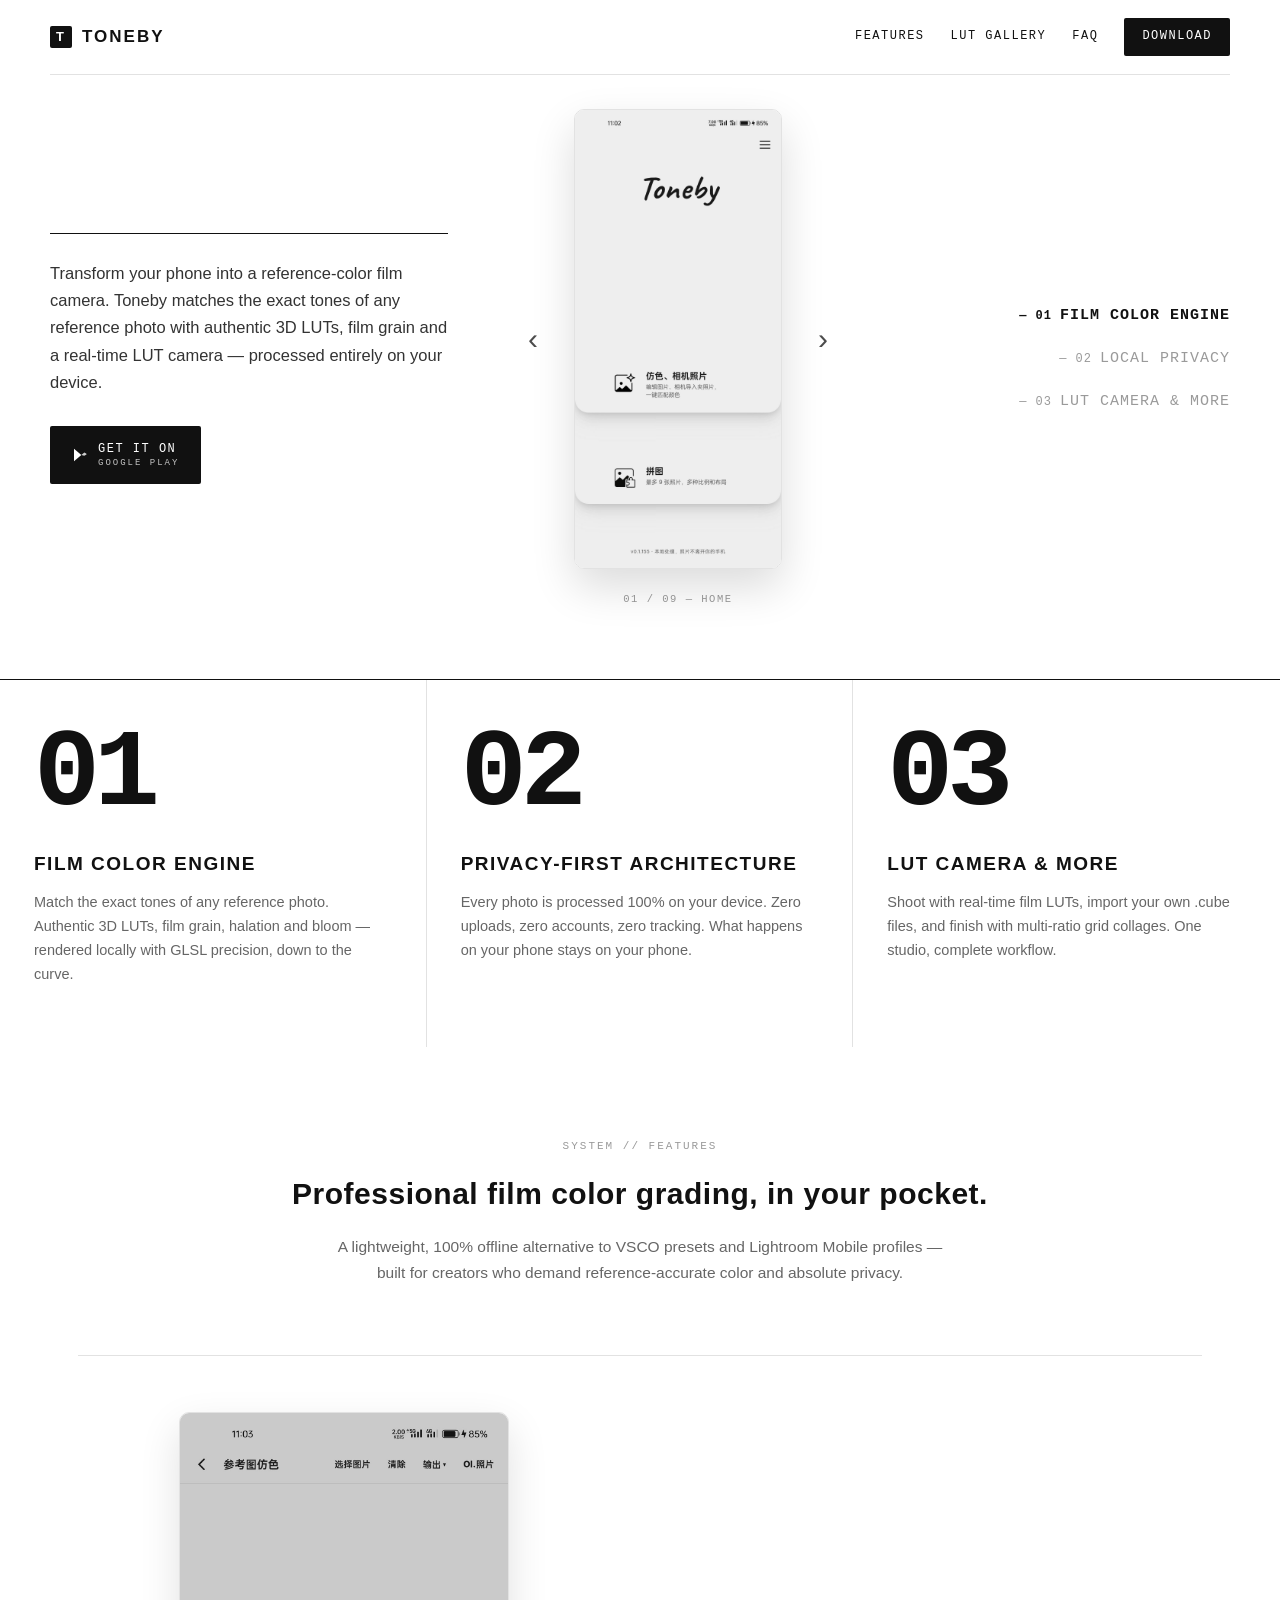
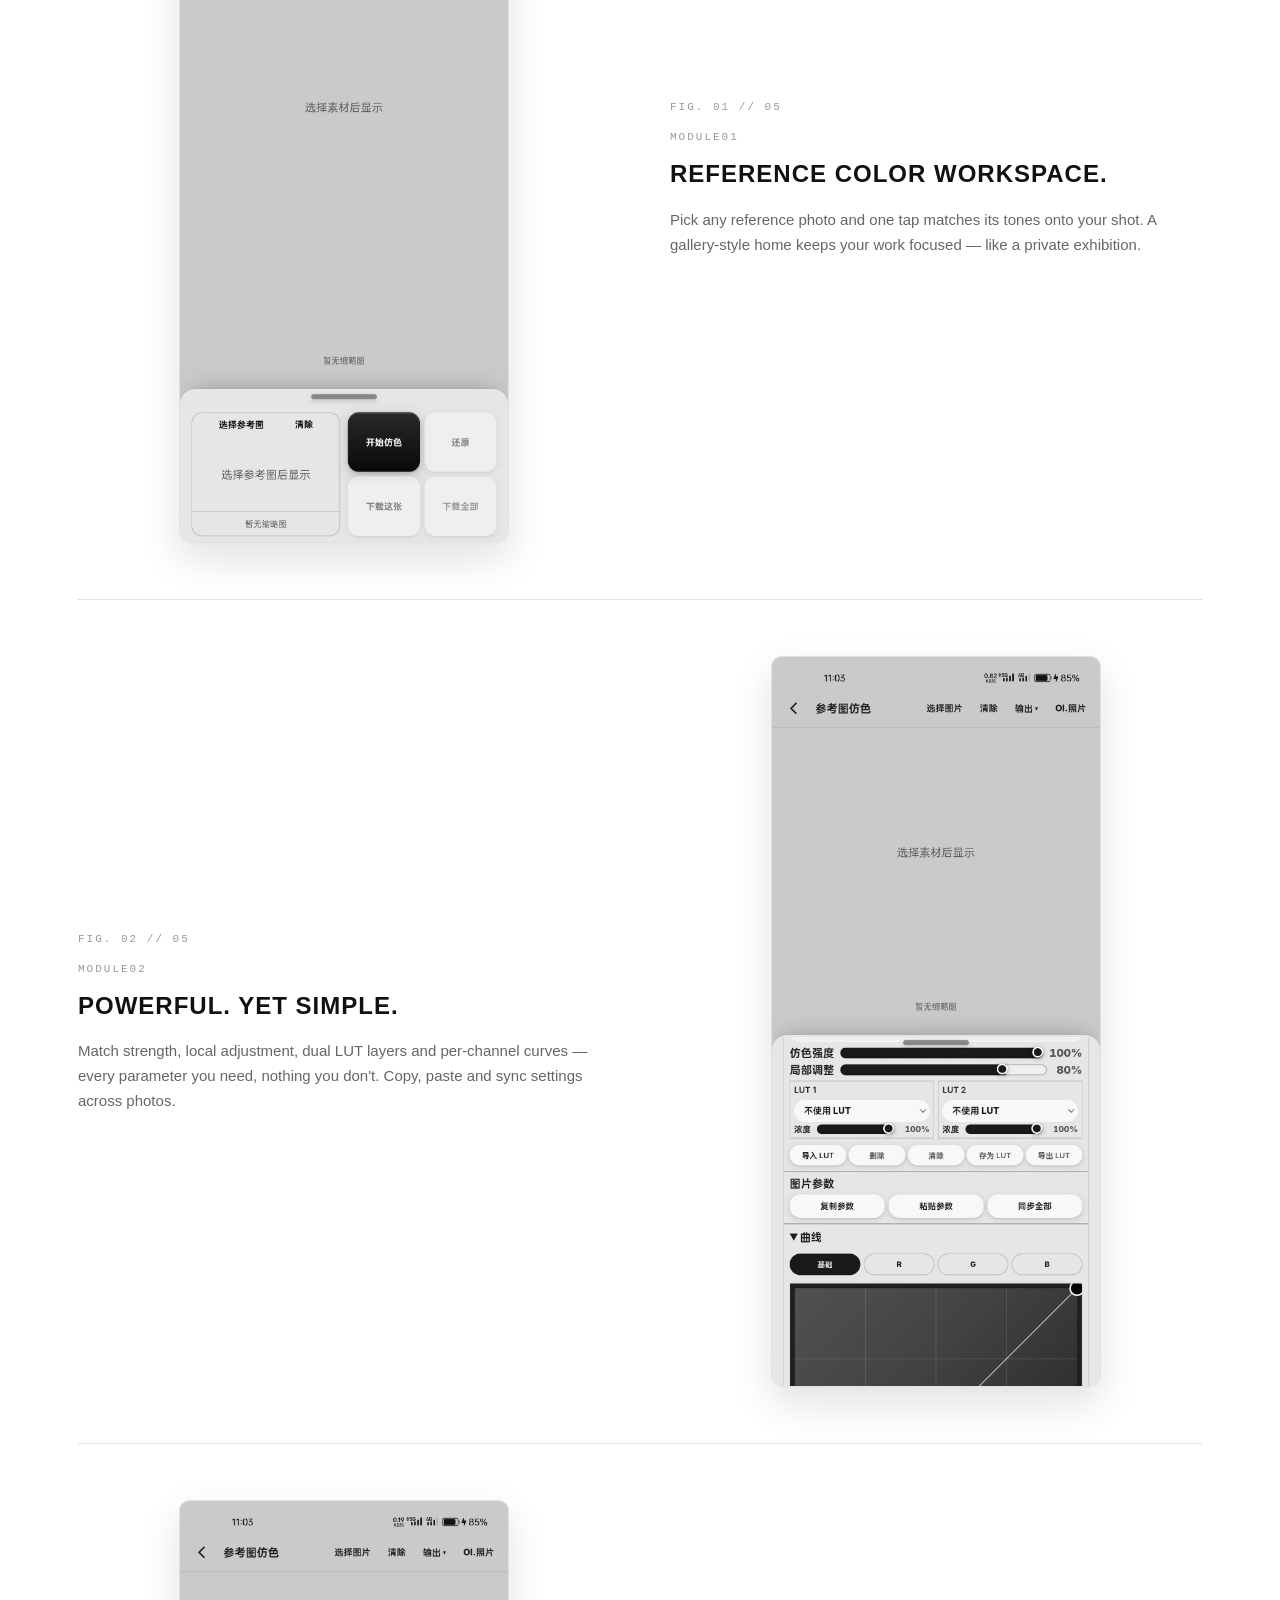
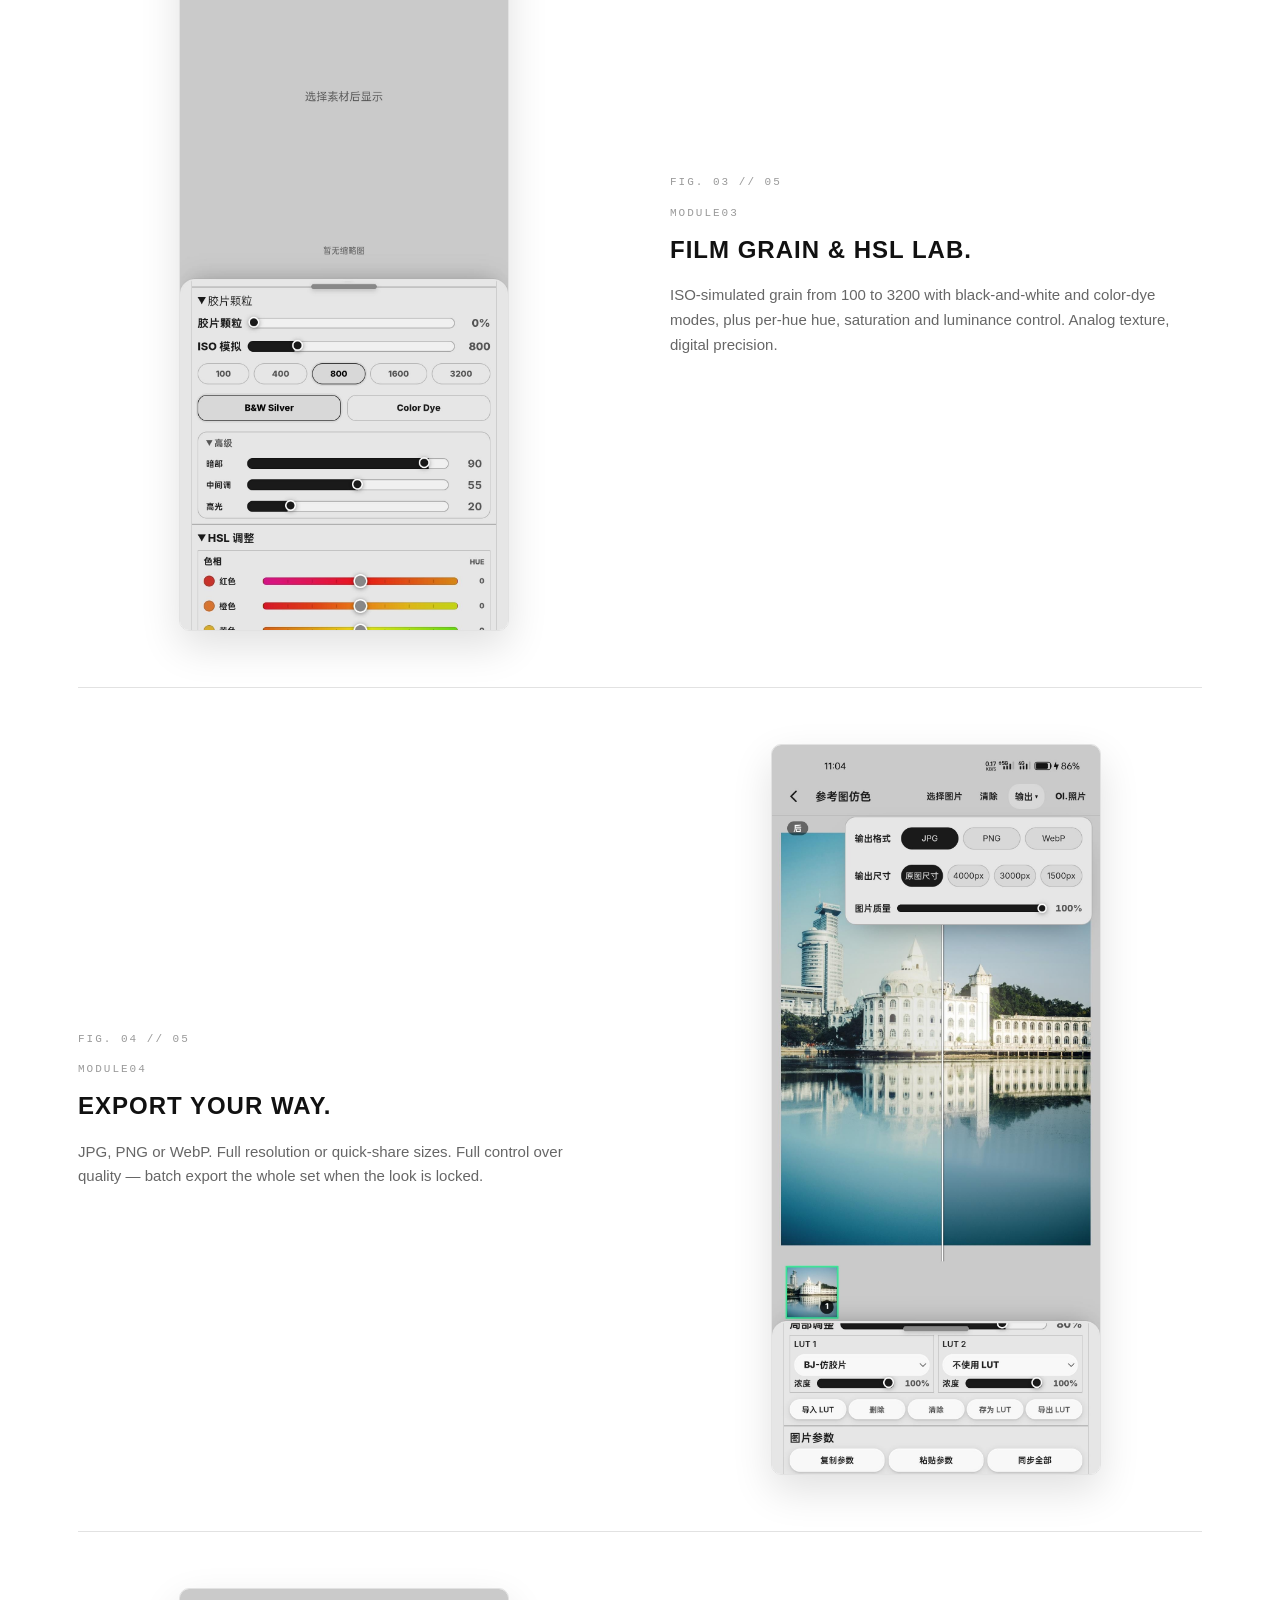
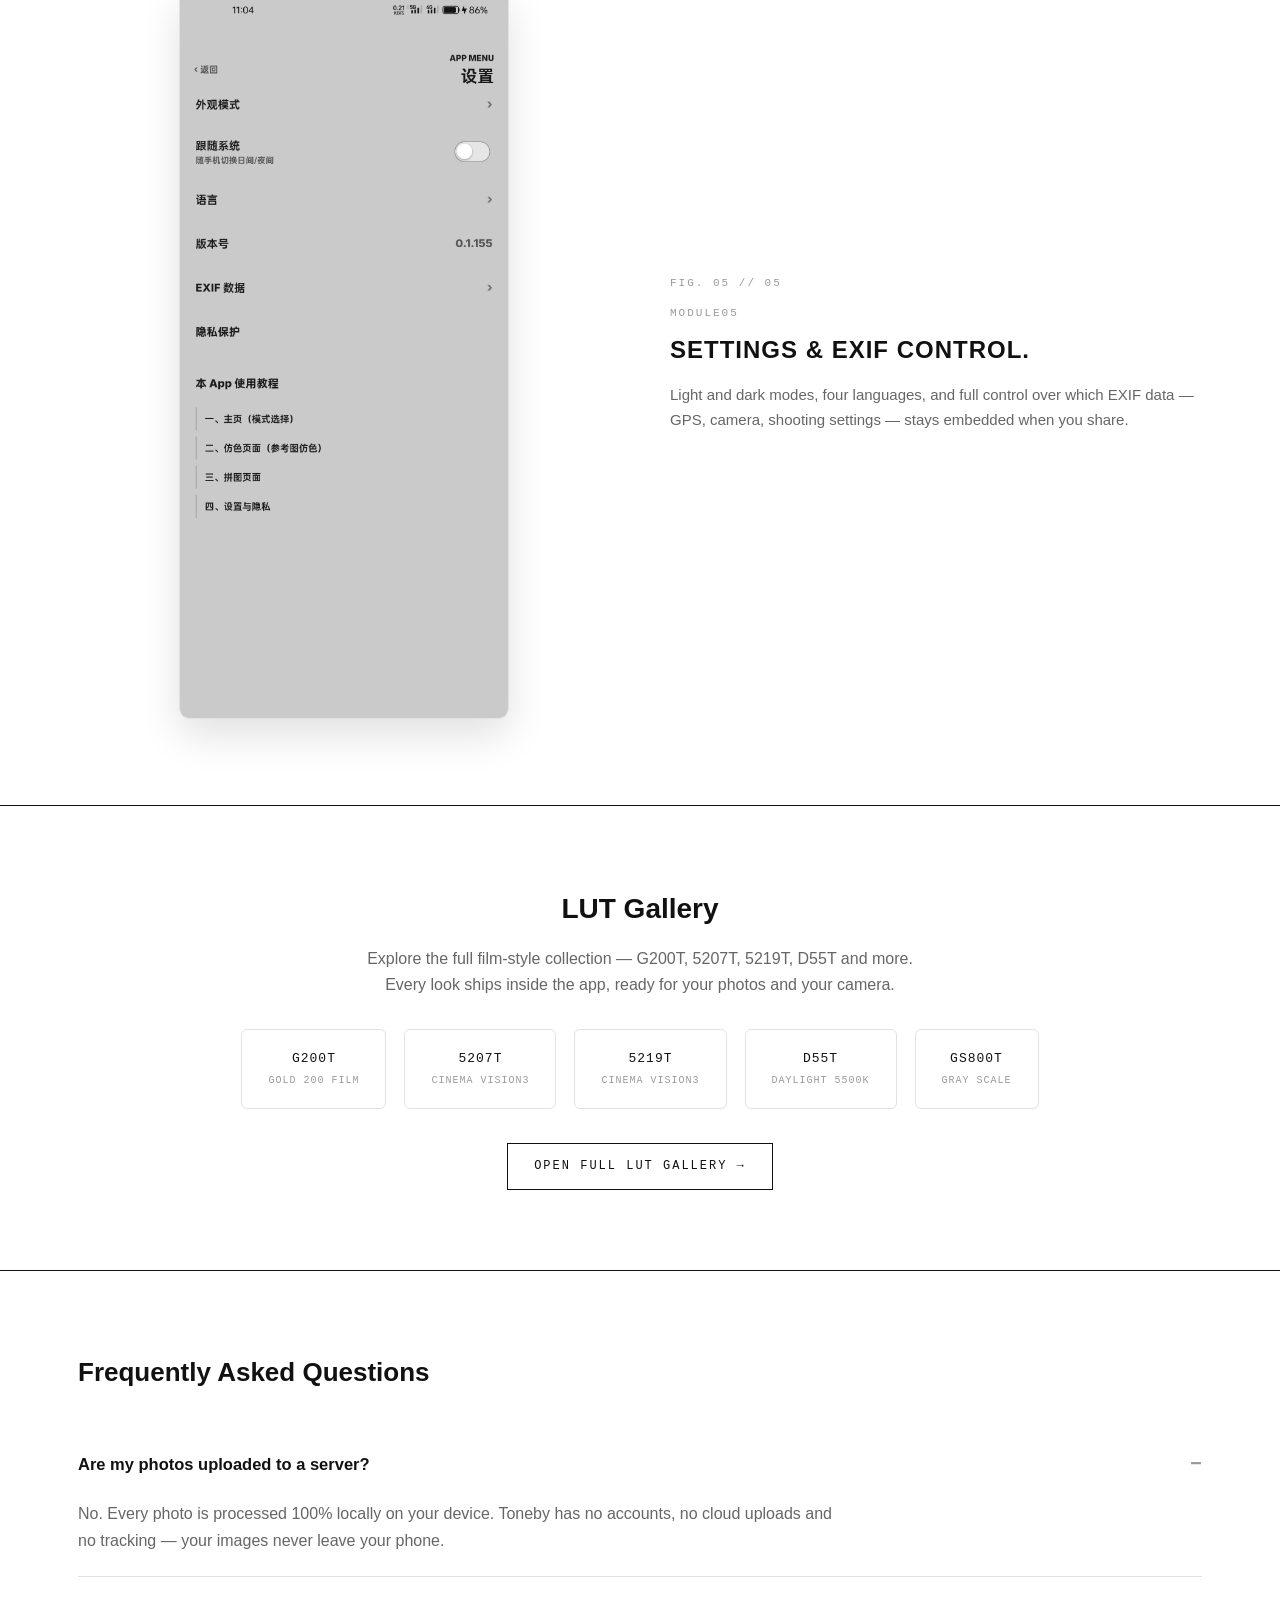
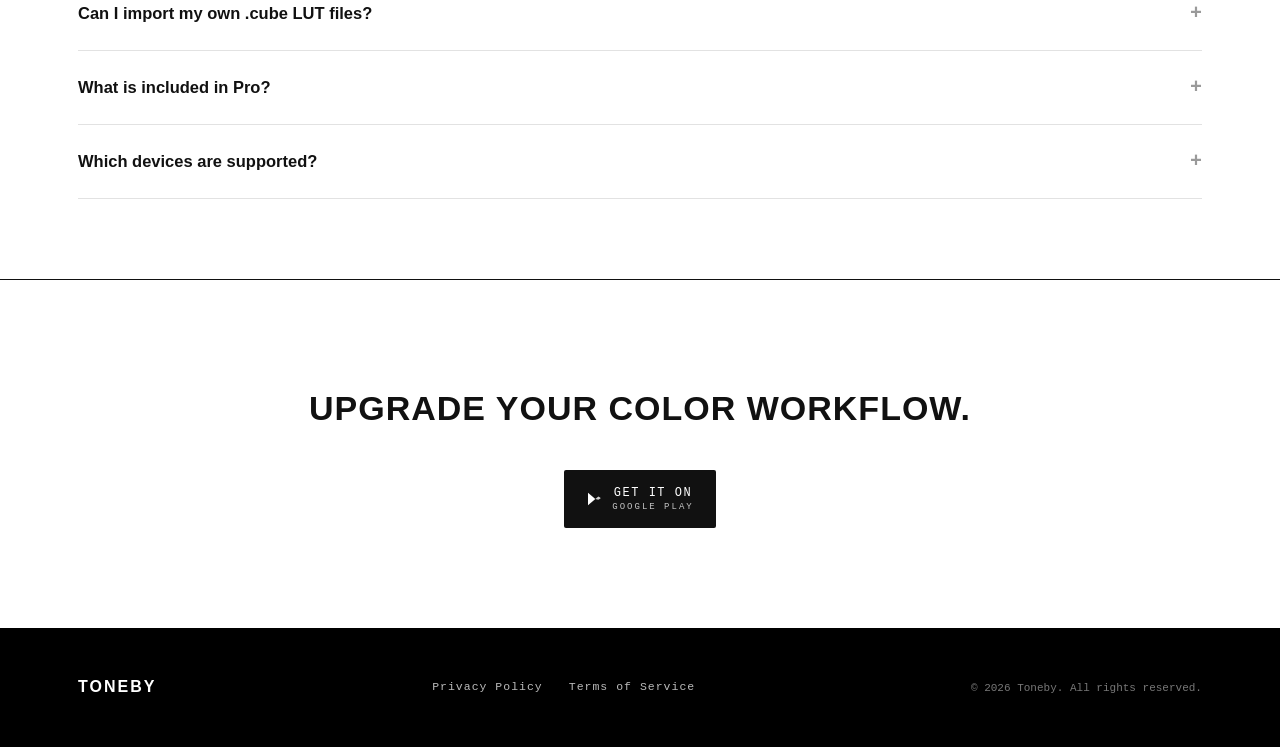
==== index.html @ 0079b8c2 "Toneby official website: modipix-style light editorial layout, screenshot carousel hero, LUT gallery" ====
<!DOCTYPE html>
<html lang="en">
<head>
  <meta charset="UTF-8">
  <meta name="viewport" content="width=device-width, initial-scale=1.0">
  <title>Toneby — Film Color Grading Camera &amp; Reference-Color Photo Editor</title>
  <meta name="description" content="Toneby combines reference-image color matching, authentic 3D LUTs and a real-time LUT camera with 100% on-device processing. No uploads. No accounts.">
  <link rel="stylesheet" href="assets/style.css">
</head>
<body>

<header class="wrap nav">
  <a class="brand" href="/toneby-website/"><span class="mark">T</span>TONEBY</a>
  <nav class="nav-links mono">
    <a href="#features">FEATURES</a>
    <a href="https://liudeqincanzai-ux.github.io/toneby-lut-showcase/" target="_blank" rel="noopener">LUT GALLERY</a>
    <a href="#faq" class="hide-m">FAQ</a>
    <a href="#download" class="btn-nav">DOWNLOAD</a>
  </nav>
</header>

<!-- ============ HERO ============ -->
<section class="wrap hero">
  <div class="hero-grid">
    <div class="hero-left">
      <hr class="rule">
      <p>Transform your phone into a reference-color film camera. Toneby matches the exact tones of any reference photo with authentic 3D LUTs, film grain and a real-time LUT camera — processed entirely on your device.</p>
      <div class="store-btns">
        <a class="store-btn" id="btn-play" href="https://play.google.com/store/apps/details?id=com.ahs.referencetonematch" target="_blank" rel="noopener">
          <svg width="16" height="16" viewBox="0 0 24 24" fill="currentColor" aria-hidden="true"><path d="M3 2.5v19l11-9.5L3 2.5z"/><path d="M14 12l4.5-3.9 2.6 1.5c.8.5.8 1.7 0 2.2l-2.6 1.5L14 12z" opacity=".8"/></svg>
          <span>GET IT ON<small>GOOGLE PLAY</small></span>
        </a>
      </div>
    </div>

    <div class="hero-center">
      <div class="shot-frame">
        <button class="shot-arrow prev" id="prevBtn" aria-label="Previous screenshot">‹</button>
        <img id="shotImg" src="assets/shots/shot_01.jpg" alt="Toneby app screenshot">
        <button class="shot-arrow next" id="nextBtn" aria-label="Next screenshot">›</button>
      </div>
      <div class="shot-caption" id="shotCaption">01 / 09 — HOME</div>
    </div>

    <div class="hero-right" id="heroGroups">
      <button class="grp active" data-g="0"><span class="no">— 01</span>FILM COLOR ENGINE</button>
      <button class="grp" data-g="1"><span class="no">— 02</span>LOCAL PRIVACY</button>
      <button class="grp" data-g="2"><span class="no">— 03</span>LUT CAMERA &amp; MORE</button>
    </div>
  </div>
</section>

<!-- ============ NUMBERS ============ -->
<section class="numbers" id="features">
  <div class="cell">
    <div class="big">01</div>
    <h3>Film Color Engine</h3>
    <p>Match the exact tones of any reference photo. Authentic 3D LUTs, film grain, halation and bloom — rendered locally with GLSL precision, down to the curve.</p>
  </div>
  <div class="cell">
    <div class="big">02</div>
    <h3>Privacy-First Architecture</h3>
    <p>Every photo is processed 100% on your device. Zero uploads, zero accounts, zero tracking. What happens on your phone stays on your phone.</p>
  </div>
  <div class="cell">
    <div class="big">03</div>
    <h3>LUT Camera &amp; More</h3>
    <p>Shoot with real-time film LUTs, import your own .cube files, and finish with multi-ratio grid collages. One studio, complete workflow.</p>
  </div>
</section>

<!-- ============ FEATURES INTRO ============ -->
<section class="wrap features-intro" id="modules">
  <div class="tag">SYSTEM // FEATURES</div>
  <h2>Professional film color grading, in your pocket.</h2>
  <p>A lightweight, 100% offline alternative to VSCO presets and Lightroom Mobile profiles — built for creators who demand reference-accurate color and absolute privacy.</p>
</section>

<!-- ============ MODULES ============ -->
<section class="wrap modules">
  <div class="module">
    <div class="mod-shot"><img src="assets/shots/shot_02.jpg" alt="Select a reference photo and start color matching"></div>
    <div class="mod-txt">
      <div class="fig">FIG. 01 // 05</div>
      <div class="mod">MODULE01</div>
      <h3>Reference color workspace.</h3>
      <p>Pick any reference photo and one tap matches its tones onto your shot. A gallery-style home keeps your work focused — like a private exhibition.</p>
    </div>
  </div>
  <div class="module">
    <div class="mod-shot"><img src="assets/shots/shot_03.jpg" alt="Adjustment panel with match strength, LUT layers and curves"></div>
    <div class="mod-txt">
      <div class="fig">FIG. 02 // 05</div>
      <div class="mod">MODULE02</div>
      <h3>Powerful. Yet simple.</h3>
      <p>Match strength, local adjustment, dual LUT layers and per-channel curves — every parameter you need, nothing you don't. Copy, paste and sync settings across photos.</p>
    </div>
  </div>
  <div class="module">
    <div class="mod-shot"><img src="assets/shots/shot_04.jpg" alt="Film grain and HSL adjustment panel"></div>
    <div class="mod-txt">
      <div class="fig">FIG. 03 // 05</div>
      <div class="mod">MODULE03</div>
      <h3>Film grain &amp; HSL lab.</h3>
      <p>ISO-simulated grain from 100 to 3200 with black-and-white and color-dye modes, plus per-hue hue, saturation and luminance control. Analog texture, digital precision.</p>
    </div>
  </div>
  <div class="module">
    <div class="mod-shot"><img src="assets/shots/shot_06.jpg" alt="Output settings with format, size and quality"></div>
    <div class="mod-txt">
      <div class="fig">FIG. 04 // 05</div>
      <div class="mod">MODULE04</div>
      <h3>Export your way.</h3>
      <p>JPG, PNG or WebP. Full resolution or quick-share sizes. Full control over quality — batch export the whole set when the look is locked.</p>
    </div>
  </div>
  <div class="module">
    <div class="mod-shot"><img src="assets/shots/shot_08.jpg" alt="Settings with appearance, language, EXIF and privacy"></div>
    <div class="mod-txt">
      <div class="fig">FIG. 05 // 05</div>
      <div class="mod">MODULE05</div>
      <h3>Settings &amp; EXIF control.</h3>
      <p>Light and dark modes, four languages, and full control over which EXIF data — GPS, camera, shooting settings — stays embedded when you share.</p>
    </div>
  </div>
</section>

<!-- ============ LUT GALLERY ============ -->
<section class="gallery-strip" id="lut">
  <div class="wrap">
    <h2>LUT Gallery</h2>
    <p>Explore the full film-style collection — G200T, 5207T, 5219T, D55T and more. Every look ships inside the app, ready for your photos and your camera.</p>
    <div class="cards">
      <div class="card">G200T<small>GOLD 200 FILM</small></div>
      <div class="card">5207T<small>CINEMA VISION3</small></div>
      <div class="card">5219T<small>CINEMA VISION3</small></div>
      <div class="card">D55T<small>DAYLIGHT 5500K</small></div>
      <div class="card">GS800T<small>GRAY SCALE</small></div>
    </div>
    <a class="link-btn" href="https://liudeqincanzai-ux.github.io/toneby-lut-showcase/" target="_blank" rel="noopener">OPEN FULL LUT GALLERY →</a>
  </div>
</section>

<!-- ============ FAQ ============ -->
<section class="faq" id="faq">
  <div class="wrap">
    <h2>Frequently Asked Questions</h2>
    <details open>
      <summary>Are my photos uploaded to a server?</summary>
      <div class="a">No. Every photo is processed 100% locally on your device. Toneby has no accounts, no cloud uploads and no tracking — your images never leave your phone.</div>
    </details>
    <details>
      <summary>Can I import my own .cube LUT files?</summary>
      <div class="a">Yes. Import standard .cube LUT files and use them in the LUT camera and the reference-color workspace, alongside the built-in film-style collection.</div>
    </details>
    <details>
      <summary>What is included in Pro?</summary>
      <div class="a">Pro unlocks the full advanced toolkit — including premium LUT packs and pro grading tools. One-time purchase through Google Play billing.</div>
    </details>
    <details>
      <summary>Which devices are supported?</summary>
      <div class="a">Toneby runs on Android 10 and above and is optimized for the latest Android versions, including full support for edge-to-edge and dark mode.</div>
    </details>
  </div>
</section>

<!-- ============ CTA ============ -->
<section class="cta" id="download">
  <div class="wrap">
    <h2>UPGRADE YOUR COLOR WORKFLOW.</h2>
    <div class="store-btns">
      <a class="store-btn" href="https://play.google.com/store/apps/details?id=com.ahs.referencetonematch" target="_blank" rel="noopener">
        <svg width="16" height="16" viewBox="0 0 24 24" fill="currentColor" aria-hidden="true"><path d="M3 2.5v19l11-9.5L3 2.5z"/><path d="M14 12l4.5-3.9 2.6 1.5c.8.5.8 1.7 0 2.2l-2.6 1.5L14 12z" opacity=".8"/></svg>
        <span>GET IT ON<small>GOOGLE PLAY</small></span>
      </a>
    </div>
  </div>
</section>

<footer>
  <div class="wrap foot">
    <span class="fbrand">TONEBY</span>
    <nav class="foot-links">
      <a href="privacy-policy.html">Privacy Policy</a>
      <a href="terms-of-service.html">Terms of Service</a>
    </nav>
    <span class="copy">© 2026 Toneby. All rights reserved.</span>
  </div>
</footer>

<script>
(function () {
  var slides = [
    { src: "assets/shots/shot_01.jpg", cap: "01 / 09 — HOME", g: 0 },
    { src: "assets/shots/shot_02.jpg", cap: "02 / 09 — REFERENCE MATCH", g: 0 },
    { src: "assets/shots/shot_03.jpg", cap: "03 / 09 — ADJUSTMENT PANEL", g: 0 },
    { src: "assets/shots/shot_04.jpg", cap: "04 / 09 — FILM GRAIN & HSL", g: 0 },
    { src: "assets/shots/shot_05.jpg", cap: "05 / 09 — BEFORE / AFTER", g: 0 },
    { src: "assets/shots/shot_06.jpg", cap: "06 / 09 — EXPORT", g: 0 },
    { src: "assets/shots/shot_07.jpg", cap: "07 / 09 — COLLAGE", g: 2 },
    { src: "assets/shots/shot_08.jpg", cap: "08 / 09 — SETTINGS", g: 1 },
    { src: "assets/shots/shot_09.jpg", cap: "09 / 09 — EXIF CONTROL", g: 1 }
  ];
  var cur = 0;
  var img = document.getElementById("shotImg");
  var cap = document.getElementById("shotCaption");
  var btns = document.querySelectorAll("#heroGroups .grp");

  function show(i) {
    cur = (i + slides.length) % slides.length;
    img.style.opacity = 0;
    setTimeout(function () {
      img.src = slides[cur].src;
      cap.textContent = slides[cur].cap;
      img.style.opacity = 1;
    }, 120);
    var g = slides[cur].g;
    btns.forEach(function (b, bi) { b.classList.toggle("active", bi === g); });
  }

  document.getElementById("prevBtn").onclick = function () { show(cur - 1); };
  document.getElementById("nextBtn").onclick = function () { show(cur + 1); };
  btns.forEach(function (b, bi) {
    b.onclick = function () {
      var first = slides.findIndex(function (s) { return s.g === bi; });
      show(first >= 0 ? first : cur);
    };
  });

  img.style.transition = "opacity .18s";
  var tx = null;
  img.addEventListener("touchstart", function (e) { tx = e.touches[0].clientX; }, { passive: true });
  img.addEventListener("touchend", function (e) {
    if (tx === null) return;
    var dx = e.changedTouches[0].clientX - tx;
    if (Math.abs(dx) > 40) show(cur + (dx < 0 ? 1 : -1));
    tx = null;
  }, { passive: true });
})();
</script>
</body>
</html>
---- assets/style.css ----
/* Toneby official site — light editorial style (ref: modipix.app) */
:root {
  --bg: #ffffff;
  --ink: #111111;
  --muted: #666666;
  --faint: #9a9a9a;
  --line: #e2e2e2;
  --accent: #f95c48;
  --sans: -apple-system, "Segoe UI", Roboto, "Helvetica Neue", Arial, sans-serif;
  --mono: ui-monospace, "IBM Plex Mono", "Cascadia Mono", Consolas, monospace;
}
* { margin: 0; padding: 0; box-sizing: border-box; }
html { scroll-behavior: smooth; }
body {
  background: var(--bg);
  color: var(--ink);
  font-family: var(--sans);
  font-size: 16px;
  line-height: 1.65;
  -webkit-font-smoothing: antialiased;
}
a { color: inherit; text-decoration: none; }
.wrap { max-width: 1180px; margin: 0 auto; padding: 0 28px; }
.mono { font-family: var(--mono); }

/* ---------- nav ---------- */
.nav {
  display: flex; align-items: center; justify-content: space-between;
  padding: 18px 0;
  border-bottom: 1px solid var(--line);
}
.brand { display: flex; align-items: center; gap: 10px; font-weight: 700; letter-spacing: 2px; font-size: 17px; }
.brand .mark {
  width: 22px; height: 22px; background: var(--ink); color: #fff;
  display: inline-flex; align-items: center; justify-content: center;
  font-size: 13px; font-weight: 700; border-radius: 2px;
}
.nav-links { display: flex; align-items: center; gap: 26px; font-family: var(--mono); font-size: 12px; letter-spacing: 1.5px; }
.nav-links a { color: var(--ink); transition: opacity .15s; }
.nav-links a:hover { opacity: .55; }
.nav-links .btn-nav {
  background: var(--ink); color: #fff; padding: 9px 18px; border-radius: 2px;
}
.nav-links .btn-nav:hover { opacity: .8; }

/* ---------- hero ---------- */
.hero { padding: 34px 0 70px; }
.hero-grid { display: grid; grid-template-columns: 1.05fr 1fr 0.85fr; gap: 40px; align-items: center; }
.hero-left .rule { border: 0; border-top: 1px solid var(--ink); margin: 0 0 26px; }
.hero-left p { font-size: 16.5px; color: #333; margin-bottom: 30px; }
.store-btns { display: flex; gap: 14px; flex-wrap: wrap; }
.store-btn {
  display: inline-flex; align-items: center; gap: 10px;
  background: var(--ink); color: #fff; padding: 15px 22px;
  border-radius: 2px; font-family: var(--mono); font-size: 12px;
  letter-spacing: 1.5px; line-height: 1.35; transition: opacity .15s;
}
.store-btn:hover { opacity: .82; }
.store-btn small { display: block; font-size: 9px; opacity: .75; letter-spacing: 2px; }

.hero-center { position: relative; text-align: center; }
.shot-frame { display: inline-block; position: relative; }
.shot-frame img {
  height: 460px; width: auto; display: block;
  border: 1px solid var(--line); border-radius: 10px;
  box-shadow: 0 18px 44px rgba(0,0,0,.14);
}
.shot-arrow {
  position: absolute; top: 50%; transform: translateY(-50%);
  background: none; border: none; cursor: pointer;
  font-size: 30px; color: var(--ink); padding: 10px 6px; line-height: 1;
  opacity: .75; transition: opacity .15s;
}
.shot-arrow:hover { opacity: 1; }
.shot-arrow.prev { left: -52px; }
.shot-arrow.next { right: -52px; }
.shot-caption { font-family: var(--mono); font-size: 10.5px; color: var(--faint); letter-spacing: 1.5px; margin-top: 14px; }

.hero-right { text-align: right; display: flex; flex-direction: column; gap: 26px; }
.hero-right .grp {
  font-family: var(--mono); font-size: 15px; letter-spacing: 1px;
  color: var(--faint); cursor: pointer; background: none; border: none;
  text-align: right; padding: 0; transition: color .15s;
}
.hero-right .grp:hover { color: var(--ink); }
.hero-right .grp.active { color: var(--ink); font-weight: 600; }
.hero-right .grp .no { color: var(--faint); margin-right: 8px; font-size: 12px; }
.hero-right .grp.active .no { color: var(--ink); }

/* ---------- numbers section ---------- */
.numbers { border-top: 1px solid var(--ink); display: grid; grid-template-columns: 1fr 1fr 1fr; }
.numbers .cell { padding: 40px 34px 60px; border-right: 1px solid var(--line); }
.numbers .cell:last-child { border-right: none; }
.numbers .big {
  font-size: 110px; font-weight: 800; letter-spacing: -6px;
  line-height: 1; margin-bottom: 18px; font-family: var(--mono);
}
.numbers h3 { font-size: 19px; letter-spacing: 1.5px; margin-bottom: 12px; text-transform: uppercase; }
.numbers p { font-size: 14.5px; color: var(--muted); }

/* ---------- modules ---------- */
.features-intro { text-align: center; padding: 90px 0 70px; }
.features-intro .tag { font-family: var(--mono); font-size: 11px; letter-spacing: 2px; color: var(--faint); margin-bottom: 14px; }
.features-intro h2 { font-size: 30px; letter-spacing: .5px; margin-bottom: 16px; }
.features-intro p { max-width: 620px; margin: 0 auto; color: var(--muted); font-size: 15.5px; }

.modules { padding-bottom: 30px; }
.module {
  display: grid; grid-template-columns: 1fr 1fr; gap: 60px; align-items: center;
  padding: 56px 0; border-top: 1px solid var(--line);
}
.module:nth-child(even) .mod-shot { order: 2; }
.mod-shot img {
  width: 100%; max-width: 330px; display: block; margin: 0 auto;
  border: 1px solid var(--line); border-radius: 10px;
  box-shadow: 0 16px 40px rgba(0,0,0,.12);
}
.mod-txt .fig { font-family: var(--mono); font-size: 11px; letter-spacing: 2px; color: var(--faint); margin-bottom: 12px; }
.mod-txt .mod { font-family: var(--mono); font-size: 11px; letter-spacing: 2px; color: var(--faint); margin-bottom: 8px; }
.mod-txt h3 { font-size: 24px; letter-spacing: 1px; text-transform: uppercase; margin-bottom: 14px; }
.mod-txt p { color: var(--muted); font-size: 15px; }

/* ---------- lut gallery strip ---------- */
.gallery-strip { border-top: 1px solid var(--ink); padding: 80px 0; text-align: center; }
.gallery-strip h2 { font-size: 28px; margin-bottom: 14px; }
.gallery-strip p { color: var(--muted); max-width: 560px; margin: 0 auto 30px; }
.gallery-strip .cards { display: flex; justify-content: center; gap: 18px; margin-bottom: 34px; flex-wrap: wrap; }
.gallery-strip .card {
  border: 1px solid var(--line); border-radius: 6px; padding: 18px 26px;
  font-family: var(--mono); font-size: 13px; letter-spacing: 1px; color: var(--ink);
}
.gallery-strip .card small { display: block; color: var(--faint); font-size: 10px; margin-top: 4px; }
.link-btn {
  display: inline-block; border: 1.5px solid var(--ink); padding: 13px 26px;
  font-family: var(--mono); font-size: 12px; letter-spacing: 2px;
  transition: all .15s;
}
.link-btn:hover { background: var(--ink); color: #fff; }

/* ---------- faq ---------- */
.faq { border-top: 1px solid var(--ink); padding: 80px 0; }
.faq h2 { font-size: 26px; margin-bottom: 34px; }
.faq details { border-bottom: 1px solid var(--line); }
.faq summary {
  cursor: pointer; list-style: none; padding: 20px 0;
  font-size: 16.5px; font-weight: 600; display: flex; justify-content: space-between; align-items: center;
}
.faq summary::-webkit-details-marker { display: none; }
.faq summary::after { content: "+"; font-family: var(--mono); color: var(--faint); font-size: 20px; }
.faq details[open] summary::after { content: "−"; }
.faq .a { padding: 0 0 22px; color: var(--muted); max-width: 760px; }

/* ---------- cta ---------- */
.cta { border-top: 1px solid var(--ink); padding: 100px 0; text-align: center; }
.cta h2 { font-size: 34px; letter-spacing: 1px; margin-bottom: 34px; }
.cta .store-btns { justify-content: center; }

/* ---------- footer ---------- */
footer { background: #000; color: #fff; padding: 46px 0; }
.foot { display: flex; justify-content: space-between; align-items: center; flex-wrap: wrap; gap: 16px; }
.foot .fbrand { font-weight: 700; letter-spacing: 2px; }
.foot-links { display: flex; gap: 26px; font-family: var(--mono); font-size: 11.5px; letter-spacing: 1px; }
.foot-links a { color: #bbb; }
.foot-links a:hover { color: #fff; }
.foot .copy { color: #777; font-family: var(--mono); font-size: 11px; }

/* ---------- article pages (privacy / terms) ---------- */
.article { max-width: 820px; margin: 0 auto; padding: 60px 28px 90px; }
.article h1 { font-size: 30px; margin-bottom: 8px; letter-spacing: .5px; }
.article .eff { font-family: var(--mono); font-size: 12px; color: var(--muted); margin-bottom: 30px; }
.article h2 { font-size: 20px; margin: 38px 0 14px; letter-spacing: .5px; }
.article h3 { font-size: 16px; margin: 28px 0 10px; }
.article p { color: #333; margin-bottom: 14px; }
.article hr { border: 0; border-top: 1px solid var(--line); margin: 34px 0; }

/* ---------- responsive ---------- */
@media (max-width: 960px) {
  .hero-grid { grid-template-columns: 1fr; gap: 30px; }
  .hero-right { text-align: left; }
  .hero-right .grp { text-align: left; }
  .numbers { grid-template-columns: 1fr; }
  .numbers .cell { border-right: none; border-bottom: 1px solid var(--line); }
  .module { grid-template-columns: 1fr; gap: 28px; padding: 44px 0; }
  .module:nth-child(even) .mod-shot { order: 0; }
  .nav-links a.hide-m { display: none; }
  .shot-frame img { height: 380px; }
}
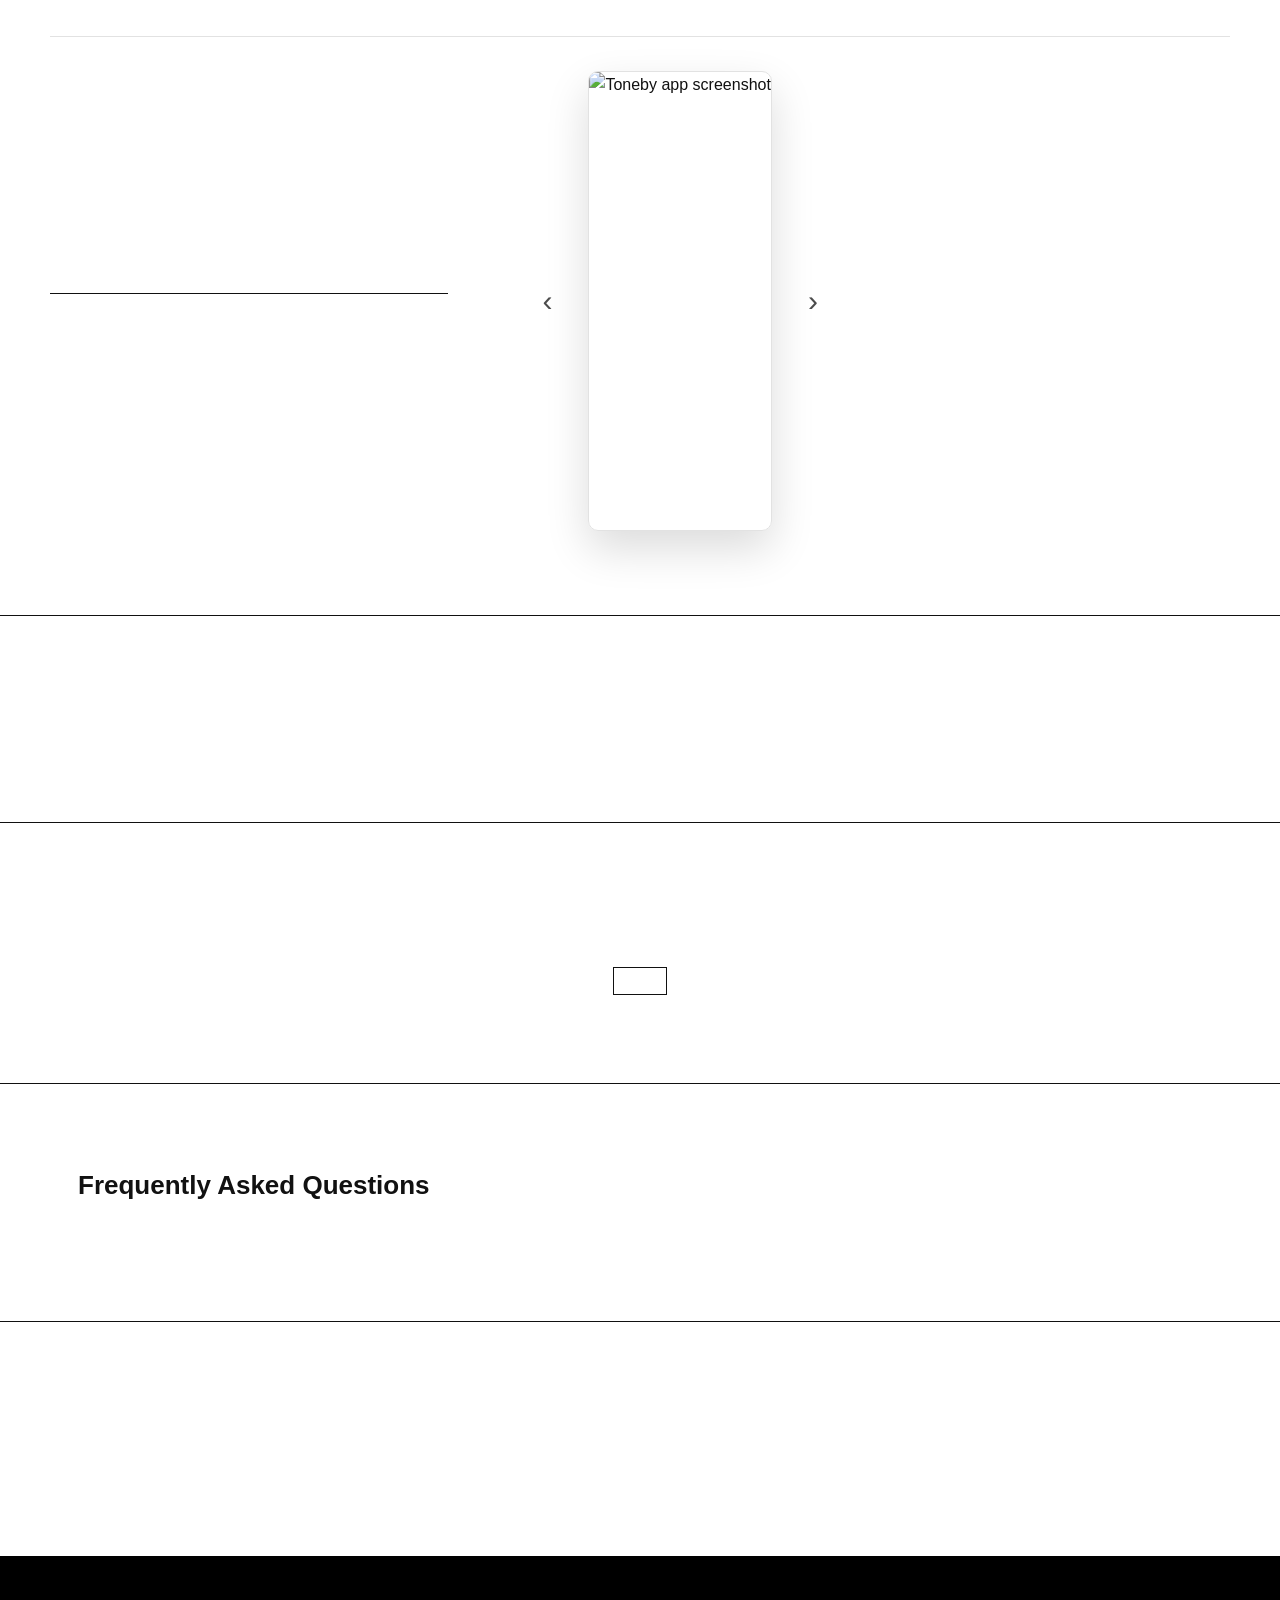
==== commit 43c0b322: "Data-driven site, deck carousel with gray back layer, unified admin (web editor + LUT editor iframe)" ====
--- a/index.html
+++ b/index.html
@@ -10,13 +10,8 @@
 <body>
 
 <header class="wrap nav">
-  <a class="brand" href="/toneby-website/"><span class="mark">T</span>TONEBY</a>
-  <nav class="nav-links mono">
-    <a href="#features">FEATURES</a>
-    <a href="https://liudeqincanzai-ux.github.io/toneby-lut-showcase/" target="_blank" rel="noopener">LUT GALLERY</a>
-    <a href="#faq" class="hide-m">FAQ</a>
-    <a href="#download" class="btn-nav">DOWNLOAD</a>
-  </nav>
+  <a class="brand" href="./" id="navBrand"></a>
+  <nav class="nav-links mono" id="navLinks"></nav>
 </header>
 
 <!-- ============ HERO ============ -->
@@ -24,120 +19,48 @@
   <div class="hero-grid">
     <div class="hero-left">
       <hr class="rule">
-      <p>Transform your phone into a reference-color film camera. Toneby matches the exact tones of any reference photo with authentic 3D LUTs, film grain and a real-time LUT camera — processed entirely on your device.</p>
-      <div class="store-btns">
-        <a class="store-btn" id="btn-play" href="https://play.google.com/store/apps/details?id=com.ahs.referencetonematch" target="_blank" rel="noopener">
-          <svg width="16" height="16" viewBox="0 0 24 24" fill="currentColor" aria-hidden="true"><path d="M3 2.5v19l11-9.5L3 2.5z"/><path d="M14 12l4.5-3.9 2.6 1.5c.8.5.8 1.7 0 2.2l-2.6 1.5L14 12z" opacity=".8"/></svg>
-          <span>GET IT ON<small>GOOGLE PLAY</small></span>
-        </a>
-      </div>
+      <p id="heroIntro"></p>
+      <div class="store-btns" id="heroBtns"></div>
     </div>
 
     <div class="hero-center">
-      <div class="shot-frame">
-        <button class="shot-arrow prev" id="prevBtn" aria-label="Previous screenshot">‹</button>
-        <img id="shotImg" src="assets/shots/shot_01.jpg" alt="Toneby app screenshot">
-        <button class="shot-arrow next" id="nextBtn" aria-label="Next screenshot">›</button>
+      <div class="shot-stack">
+        <img id="shotBack" src="" alt="" aria-hidden="true">
+        <div class="shot-frame">
+          <button class="shot-arrow prev" id="prevBtn" aria-label="Previous screenshot">‹</button>
+          <img id="shotImg" src="" alt="Toneby app screenshot">
+          <button class="shot-arrow next" id="nextBtn" aria-label="Next screenshot">›</button>
+        </div>
       </div>
-      <div class="shot-caption" id="shotCaption">01 / 09 — HOME</div>
+      <div class="shot-caption" id="shotCaption"></div>
     </div>
 
-    <div class="hero-right" id="heroGroups">
-      <button class="grp active" data-g="0"><span class="no">— 01</span>FILM COLOR ENGINE</button>
-      <button class="grp" data-g="1"><span class="no">— 02</span>LOCAL PRIVACY</button>
-      <button class="grp" data-g="2"><span class="no">— 03</span>LUT CAMERA &amp; MORE</button>
-    </div>
+    <div class="hero-right" id="heroGroups"></div>
   </div>
 </section>
 
 <!-- ============ NUMBERS ============ -->
 <section class="numbers" id="features">
-  <div class="cell">
-    <div class="big">01</div>
-    <h3>Film Color Engine</h3>
-    <p>Match the exact tones of any reference photo. Authentic 3D LUTs, film grain, halation and bloom — rendered locally with GLSL precision, down to the curve.</p>
-  </div>
-  <div class="cell">
-    <div class="big">02</div>
-    <h3>Privacy-First Architecture</h3>
-    <p>Every photo is processed 100% on your device. Zero uploads, zero accounts, zero tracking. What happens on your phone stays on your phone.</p>
-  </div>
-  <div class="cell">
-    <div class="big">03</div>
-    <h3>LUT Camera &amp; More</h3>
-    <p>Shoot with real-time film LUTs, import your own .cube files, and finish with multi-ratio grid collages. One studio, complete workflow.</p>
-  </div>
+  <div class="wrap" style="display:contents" id="numbersGrid"></div>
 </section>
 
 <!-- ============ FEATURES INTRO ============ -->
 <section class="wrap features-intro" id="modules">
-  <div class="tag">SYSTEM // FEATURES</div>
-  <h2>Professional film color grading, in your pocket.</h2>
-  <p>A lightweight, 100% offline alternative to VSCO presets and Lightroom Mobile profiles — built for creators who demand reference-accurate color and absolute privacy.</p>
+  <div class="tag" id="featTag"></div>
+  <h2 id="featTitle"></h2>
+  <p id="featDesc"></p>
 </section>
 
 <!-- ============ MODULES ============ -->
-<section class="wrap modules">
-  <div class="module">
-    <div class="mod-shot"><img src="assets/shots/shot_02.jpg" alt="Select a reference photo and start color matching"></div>
-    <div class="mod-txt">
-      <div class="fig">FIG. 01 // 05</div>
-      <div class="mod">MODULE01</div>
-      <h3>Reference color workspace.</h3>
-      <p>Pick any reference photo and one tap matches its tones onto your shot. A gallery-style home keeps your work focused — like a private exhibition.</p>
-    </div>
-  </div>
-  <div class="module">
-    <div class="mod-shot"><img src="assets/shots/shot_03.jpg" alt="Adjustment panel with match strength, LUT layers and curves"></div>
-    <div class="mod-txt">
-      <div class="fig">FIG. 02 // 05</div>
-      <div class="mod">MODULE02</div>
-      <h3>Powerful. Yet simple.</h3>
-      <p>Match strength, local adjustment, dual LUT layers and per-channel curves — every parameter you need, nothing you don't. Copy, paste and sync settings across photos.</p>
-    </div>
-  </div>
-  <div class="module">
-    <div class="mod-shot"><img src="assets/shots/shot_04.jpg" alt="Film grain and HSL adjustment panel"></div>
-    <div class="mod-txt">
-      <div class="fig">FIG. 03 // 05</div>
-      <div class="mod">MODULE03</div>
-      <h3>Film grain &amp; HSL lab.</h3>
-      <p>ISO-simulated grain from 100 to 3200 with black-and-white and color-dye modes, plus per-hue hue, saturation and luminance control. Analog texture, digital precision.</p>
-    </div>
-  </div>
-  <div class="module">
-    <div class="mod-shot"><img src="assets/shots/shot_06.jpg" alt="Output settings with format, size and quality"></div>
-    <div class="mod-txt">
-      <div class="fig">FIG. 04 // 05</div>
-      <div class="mod">MODULE04</div>
-      <h3>Export your way.</h3>
-      <p>JPG, PNG or WebP. Full resolution or quick-share sizes. Full control over quality — batch export the whole set when the look is locked.</p>
-    </div>
-  </div>
-  <div class="module">
-    <div class="mod-shot"><img src="assets/shots/shot_08.jpg" alt="Settings with appearance, language, EXIF and privacy"></div>
-    <div class="mod-txt">
-      <div class="fig">FIG. 05 // 05</div>
-      <div class="mod">MODULE05</div>
-      <h3>Settings &amp; EXIF control.</h3>
-      <p>Light and dark modes, four languages, and full control over which EXIF data — GPS, camera, shooting settings — stays embedded when you share.</p>
-    </div>
-  </div>
-</section>
+<section class="wrap modules" id="modulesGrid"></section>
 
 <!-- ============ LUT GALLERY ============ -->
 <section class="gallery-strip" id="lut">
   <div class="wrap">
-    <h2>LUT Gallery</h2>
-    <p>Explore the full film-style collection — G200T, 5207T, 5219T, D55T and more. Every look ships inside the app, ready for your photos and your camera.</p>
-    <div class="cards">
-      <div class="card">G200T<small>GOLD 200 FILM</small></div>
-      <div class="card">5207T<small>CINEMA VISION3</small></div>
-      <div class="card">5219T<small>CINEMA VISION3</small></div>
-      <div class="card">D55T<small>DAYLIGHT 5500K</small></div>
-      <div class="card">GS800T<small>GRAY SCALE</small></div>
-    </div>
-    <a class="link-btn" href="https://liudeqincanzai-ux.github.io/toneby-lut-showcase/" target="_blank" rel="noopener">OPEN FULL LUT GALLERY →</a>
+    <h2 id="galTitle"></h2>
+    <p id="galDesc"></p>
+    <div class="cards" id="galCards"></div>
+    <a class="link-btn" id="galLink" target="_blank" rel="noopener"></a>
   </div>
 </section>
 
@@ -145,98 +68,27 @@
 <section class="faq" id="faq">
   <div class="wrap">
     <h2>Frequently Asked Questions</h2>
-    <details open>
-      <summary>Are my photos uploaded to a server?</summary>
-      <div class="a">No. Every photo is processed 100% locally on your device. Toneby has no accounts, no cloud uploads and no tracking — your images never leave your phone.</div>
-    </details>
-    <details>
-      <summary>Can I import my own .cube LUT files?</summary>
-      <div class="a">Yes. Import standard .cube LUT files and use them in the LUT camera and the reference-color workspace, alongside the built-in film-style collection.</div>
-    </details>
-    <details>
-      <summary>What is included in Pro?</summary>
-      <div class="a">Pro unlocks the full advanced toolkit — including premium LUT packs and pro grading tools. One-time purchase through Google Play billing.</div>
-    </details>
-    <details>
-      <summary>Which devices are supported?</summary>
-      <div class="a">Toneby runs on Android 10 and above and is optimized for the latest Android versions, including full support for edge-to-edge and dark mode.</div>
-    </details>
+    <div id="faqList"></div>
   </div>
 </section>
 
 <!-- ============ CTA ============ -->
 <section class="cta" id="download">
   <div class="wrap">
-    <h2>UPGRADE YOUR COLOR WORKFLOW.</h2>
-    <div class="store-btns">
-      <a class="store-btn" href="https://play.google.com/store/apps/details?id=com.ahs.referencetonematch" target="_blank" rel="noopener">
-        <svg width="16" height="16" viewBox="0 0 24 24" fill="currentColor" aria-hidden="true"><path d="M3 2.5v19l11-9.5L3 2.5z"/><path d="M14 12l4.5-3.9 2.6 1.5c.8.5.8 1.7 0 2.2l-2.6 1.5L14 12z" opacity=".8"/></svg>
-        <span>GET IT ON<small>GOOGLE PLAY</small></span>
-      </a>
-    </div>
+    <h2 id="ctaTitle"></h2>
+    <div class="store-btns" id="ctaBtns"></div>
   </div>
 </section>
 
 <footer>
   <div class="wrap foot">
-    <span class="fbrand">TONEBY</span>
-    <nav class="foot-links">
-      <a href="privacy-policy.html">Privacy Policy</a>
-      <a href="terms-of-service.html">Terms of Service</a>
-    </nav>
-    <span class="copy">© 2026 Toneby. All rights reserved.</span>
+    <span class="fbrand" id="footBrand"></span>
+    <nav class="foot-links" id="footLinks"></nav>
+    <span class="copy" id="footCopy"></span>
   </div>
 </footer>
 
-<script>
-(function () {
-  var slides = [
-    { src: "assets/shots/shot_01.jpg", cap: "01 / 09 — HOME", g: 0 },
-    { src: "assets/shots/shot_02.jpg", cap: "02 / 09 — REFERENCE MATCH", g: 0 },
-    { src: "assets/shots/shot_03.jpg", cap: "03 / 09 — ADJUSTMENT PANEL", g: 0 },
-    { src: "assets/shots/shot_04.jpg", cap: "04 / 09 — FILM GRAIN & HSL", g: 0 },
-    { src: "assets/shots/shot_05.jpg", cap: "05 / 09 — BEFORE / AFTER", g: 0 },
-    { src: "assets/shots/shot_06.jpg", cap: "06 / 09 — EXPORT", g: 0 },
-    { src: "assets/shots/shot_07.jpg", cap: "07 / 09 — COLLAGE", g: 2 },
-    { src: "assets/shots/shot_08.jpg", cap: "08 / 09 — SETTINGS", g: 1 },
-    { src: "assets/shots/shot_09.jpg", cap: "09 / 09 — EXIF CONTROL", g: 1 }
-  ];
-  var cur = 0;
-  var img = document.getElementById("shotImg");
-  var cap = document.getElementById("shotCaption");
-  var btns = document.querySelectorAll("#heroGroups .grp");
-
-  function show(i) {
-    cur = (i + slides.length) % slides.length;
-    img.style.opacity = 0;
-    setTimeout(function () {
-      img.src = slides[cur].src;
-      cap.textContent = slides[cur].cap;
-      img.style.opacity = 1;
-    }, 120);
-    var g = slides[cur].g;
-    btns.forEach(function (b, bi) { b.classList.toggle("active", bi === g); });
-  }
-
-  document.getElementById("prevBtn").onclick = function () { show(cur - 1); };
-  document.getElementById("nextBtn").onclick = function () { show(cur + 1); };
-  btns.forEach(function (b, bi) {
-    b.onclick = function () {
-      var first = slides.findIndex(function (s) { return s.g === bi; });
-      show(first >= 0 ? first : cur);
-    };
-  });
-
-  img.style.transition = "opacity .18s";
-  var tx = null;
-  img.addEventListener("touchstart", function (e) { tx = e.touches[0].clientX; }, { passive: true });
-  img.addEventListener("touchend", function (e) {
-    if (tx === null) return;
-    var dx = e.changedTouches[0].clientX - tx;
-    if (Math.abs(dx) > 40) show(cur + (dx < 0 ? 1 : -1));
-    tx = null;
-  }, { passive: true });
-})();
-</script>
+<script src="data.js"></script>
+<script src="assets/site.js"></script>
 </body>
 </html>
--- a/assets/style.css
+++ b/assets/style.css
@@ -185,3 +185,21 @@
   .nav-links a.hide-m { display: none; }
   .shot-frame img { height: 380px; }
 }
+
+/* ---------- hero 文案与景深轮播 ---------- */
+#heroMeta {
+  color: var(--faint); font-family: var(--mono); font-size: 10.5px;
+  letter-spacing: 1.5px; margin-bottom: 8px;
+}
+#heroTitle {
+  color: var(--ink); font-size: 26px; font-weight: 700;
+  letter-spacing: 1px; line-height: 1.25; margin-bottom: 10px;
+}
+.shot-stack { position: relative; display: inline-block; }
+.shot-stack .back {
+  position: absolute; top: -16px; left: -22px;
+  height: 430px; width: auto;
+  border: 1px solid var(--line); border-radius: 10px;
+  filter: grayscale(1); opacity: .35; z-index: 0;
+}
+.shot-frame { position: relative; z-index: 1; display: inline-block; }
